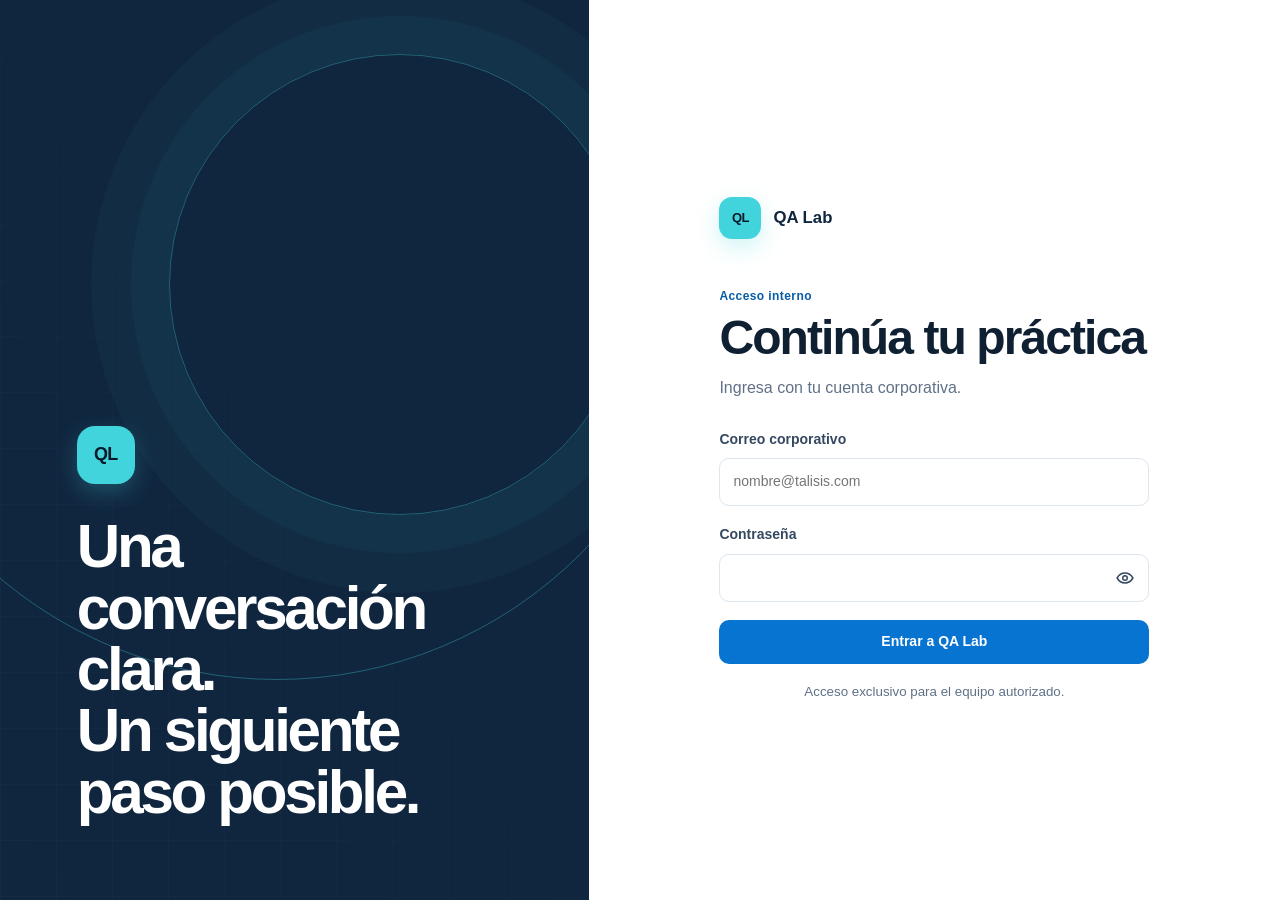
==== QA_Lab_borrador.html @ 8eb76075 "Add files via upload" ====
<!doctype html>
<html lang="es">
<head>
  <meta charset="utf-8">
  <meta name="viewport" content="width=device-width, initial-scale=1">
  <meta name="theme-color" content="#10263f">
  <title>QA Lab | Marco de calidad</title>
  <link rel="stylesheet" href="qa-lab.css">
</head>
<body>
  <a class="skip-link" href="#mainContent">Saltar al contenido</a>

  <section class="login" id="loginScreen" aria-labelledby="loginTitle">
    <div class="login__visual" aria-hidden="true">
      <div class="signal signal--one"></div>
      <div class="signal signal--two"></div>
      <div class="login__message">
        <span class="brand-mark brand-mark--large">QL</span>
        <p>Una conversación clara.<br>Un siguiente paso posible.</p>
      </div>
    </div>

    <div class="login__panel">
      <form class="login-card" id="loginForm" novalidate>
        <div class="login-card__brand">
          <span class="brand-mark">QL</span>
          <span>QA Lab</span>
        </div>
        <p class="kicker">Acceso interno</p>
        <h1 id="loginTitle">Continúa tu práctica</h1>
        <p class="login-card__intro">Ingresa con tu cuenta corporativa.</p>

        <label class="field" for="loginEmail">
          <span>Correo corporativo</span>
          <input id="loginEmail" name="email" type="email" autocomplete="username" placeholder="nombre@talisis.com" required>
        </label>

        <label class="field" for="loginPassword">
          <span>Contraseña</span>
          <span class="password-field">
            <input id="loginPassword" name="password" type="password" autocomplete="current-password" required>
            <button class="icon-button password-toggle" id="passwordToggle" type="button" aria-label="Mostrar contraseña" aria-pressed="false">
              <span data-icon="eye" aria-hidden="true"></span>
            </button>
          </span>
        </label>

        <p class="form-error" id="loginError" role="alert" hidden>Revisa el correo y la contraseña.</p>
        <button class="button button--primary button--full" type="submit">Entrar a QA Lab</button>
        <small class="login-card__note">Acceso exclusivo para el equipo autorizado.</small>
      </form>
    </div>
  </section>

  <div class="app" id="appShell" hidden>
    <div class="drawer-scrim" id="drawerScrim" hidden></div>

    <aside class="sidebar" id="sidebar" aria-label="Navegación principal">
      <a class="brand" href="#inicio" data-route="home" aria-label="QA Lab, ir al inicio">
        <span class="brand-mark">QL</span>
        <span><strong>QA Lab</strong><small>Marco de calidad</small></span>
      </a>

      <nav class="primary-nav">
        <p class="nav-heading">Explora</p>
        <a class="nav-item is-active" href="#inicio" data-route="home">
          <span data-icon="home" aria-hidden="true"></span><span>Inicio</span>
        </a>
        <a class="nav-item" href="#comportamientos" data-scroll="behaviors">
          <span data-icon="grid" aria-hidden="true"></span><span>Comportamientos</span>
        </a>
        <a class="nav-item" href="#practica" data-scroll="dailyPractice">
          <span data-icon="practice" aria-hidden="true"></span><span>Práctica del día</span>
        </a>

        <p class="nav-heading">Gestión</p>
        <a class="nav-item" href="#supervisor" data-route="supervisor" id="supervisorNav">
          <span data-icon="dashboard" aria-hidden="true"></span><span>Panel supervisor</span>
        </a>
      </nav>

      <div class="sidebar-note">
        <span data-icon="spark" aria-hidden="true"></span>
        <p>Escuchar bien cambia la conversación.</p>
      </div>
    </aside>

    <main class="main" id="mainContent" tabindex="-1">
      <header class="topbar">
        <button class="icon-button menu-button" id="menuButton" type="button" aria-controls="sidebar" aria-expanded="false" aria-label="Abrir menú">
          <span data-icon="menu" aria-hidden="true"></span>
        </button>

        <div class="breadcrumb" aria-label="Ruta actual">
          <span>QA Lab</span><span aria-hidden="true">/</span><strong id="crumbCurrent">Inicio</strong>
        </div>

        <div class="topbar__actions">
          <label class="search" for="searchInput">
            <span data-icon="search" aria-hidden="true"></span>
            <input id="searchInput" type="search" placeholder="Buscar comportamiento">
          </label>
          <div class="user-summary">
            <span class="avatar" id="userAvatar" aria-hidden="true">--</span>
            <span class="user-summary__copy"><strong id="currentUser">Usuario</strong><small id="currentRole">Rol</small></span>
          </div>
          <button class="icon-button logout-button" id="logoutButton" type="button" aria-label="Cerrar sesión" title="Cerrar sesión">
            <span data-icon="logout" aria-hidden="true"></span>
          </button>
        </div>
      </header>

      <div class="content">
        <section class="view view--home" id="homeView" aria-labelledby="homeTitle">
          <div class="hero">
            <div class="hero__copy">
              <p class="kicker kicker--light">Marco de calidad</p>
              <h1 id="homeTitle">Conversaciones que sí hacen avanzar.</h1>
              <p>Consulta una guía, revisa ejemplos y practica en pocos minutos.</p>
              <a class="button button--light" href="#comportamientos" data-scroll="behaviors">Explorar comportamientos</a>
            </div>
            <div class="hero__signal" aria-hidden="true">
              <div class="hero__score"><strong>9</strong><span>hábitos clave</span></div>
              <svg viewBox="0 0 260 180" role="presentation">
                <path d="M10 132 C54 132 56 82 97 82 S142 118 174 70 S220 38 250 38"/>
                <circle cx="10" cy="132" r="5"/><circle cx="97" cy="82" r="5"/><circle cx="174" cy="70" r="5"/><circle cx="250" cy="38" r="5"/>
              </svg>
            </div>
          </div>

          <section class="section" id="behaviors" aria-labelledby="behaviorsTitle">
            <div class="section-heading">
              <div>
                <p class="kicker">Biblioteca</p>
                <h2 id="behaviorsTitle">Comportamientos</h2>
                <p>Elige una habilidad para consultar su guía.</p>
              </div>
              <label class="select-field" for="topicFilter">
                <span class="sr-only">Filtrar comportamientos</span>
                <select id="topicFilter">
                  <option value="all">Todos</option>
                  <option value="conversion">Conversión</option>
                  <option value="experience">Experiencia</option>
                </select>
                <span data-icon="chevron" aria-hidden="true"></span>
              </label>
            </div>
            <div class="topic-grid" id="topicGrid"></div>
          </section>

          <section class="section section--daily" id="dailyPractice" aria-labelledby="dailyTitle">
            <div class="section-heading">
              <div>
                <p class="kicker">Práctica del día</p>
                <h2 id="dailyTitle">Mejores resultados</h2>
                <p>El ranking se actualiza con cada evaluación.</p>
              </div>
              <a class="text-link" href="#comportamientos" data-scroll="behaviors">Elegir práctica <span data-icon="arrow" aria-hidden="true"></span></a>
            </div>
            <div class="leaderboard" id="dailyBoard"></div>
          </section>
        </section>

        <section class="view view--detail" id="detailView" hidden></section>

        <section class="view view--supervisor" id="supervisorView" aria-labelledby="supervisorTitle" hidden>
          <div class="page-heading page-heading--dark">
            <div>
              <p class="kicker kicker--light">Vista de gestión</p>
              <h1 id="supervisorTitle">Panel de supervisor</h1>
              <p>Resultados y actividad del equipo en un solo lugar.</p>
            </div>
            <button class="button button--glass" id="refreshSupervisor" type="button">
              <span data-icon="refresh" aria-hidden="true"></span>Actualizar
            </button>
          </div>

          <div class="supervisor-toolbar">
            <p id="supervisorDate"></p>
            <button class="button button--danger-quiet" id="clearResults" type="button">Limpiar resultados locales</button>
          </div>

          <div class="kpi-grid">
            <article class="kpi-card"><span data-icon="users" aria-hidden="true"></span><div><small>Participantes</small><strong id="kpiParticipants">0</strong></div></article>
            <article class="kpi-card"><span data-icon="practice" aria-hidden="true"></span><div><small>Intentos</small><strong id="kpiAttempts">0</strong></div></article>
            <article class="kpi-card"><span data-icon="target" aria-hidden="true"></span><div><small>Promedio</small><strong><span id="kpiAverage">0</span><small>/100</small></strong></div></article>
            <article class="kpi-card"><span data-icon="trend" aria-hidden="true"></span><div><small>Meta diaria</small><strong>75<small>/100</small></strong></div></article>
          </div>

          <div class="dashboard-grid">
            <article class="panel-card">
              <div class="panel-card__heading"><div><h2>Top del día</h2><p>Mejores evaluaciones</p></div></div>
              <div id="supervisorRanking"></div>
            </article>
            <article class="panel-card">
              <div class="panel-card__heading"><div><h2>Por comportamiento</h2><p>Promedio de cada habilidad</p></div></div>
              <div id="behaviorPerformance"></div>
            </article>
          </div>

          <article class="panel-card table-card">
            <div class="panel-card__heading"><div><h2>Actividad reciente</h2><p>Últimos intentos registrados</p></div></div>
            <div class="data-table" id="recentAttempts"></div>
          </article>

          <article class="panel-card table-card">
            <div class="panel-card__heading">
              <div><h2>Equipo y roles</h2><p>Personas con acceso a QA Lab</p></div>
              <button class="button button--secondary" id="inviteAll" type="button">Preparar invitaciones</button>
            </div>
            <div class="data-table" id="usersTable"></div>
          </article>
        </section>
      </div>
    </main>
  </div>

  <div class="toast" id="toast" role="status" aria-live="polite" aria-atomic="true"></div>
  <script src="qa-lab.js" defer></script>
</body>
</html>
---- qa-lab.css ----
:root {
  color-scheme: light;
  --navy-950: #071a2b;
  --navy-900: #10263f;
  --navy-800: #173b5f;
  --blue-700: #075ca8;
  --blue-600: #0874d1;
  --cyan-400: #42d4dc;
  --cyan-100: #dff9fa;
  --amber-600: #b85d09;
  --green-700: #08775a;
  --red-700: #a73434;
  --ink-900: #102033;
  --ink-700: #344860;
  --ink-500: #607187;
  --line: #dce5ee;
  --surface: #ffffff;
  --surface-soft: #f4f7fa;
  --canvas: #edf2f7;
  --shadow-sm: 0 1px 2px rgb(7 26 43 / 7%);
  --shadow-md: 0 16px 42px rgb(7 26 43 / 12%);
  --radius-sm: 10px;
  --radius-md: 16px;
  --radius-lg: 24px;
  --sidebar-width: 256px;
  --topbar-height: 72px;
  --motion-fast: 150ms;
  --motion-base: 260ms;
  --ease-out: cubic-bezier(.2, .75, .25, 1);
}

* {
  box-sizing: border-box;
}

html {
  scroll-behavior: smooth;
  scroll-padding-top: calc(var(--topbar-height) + 24px);
}

body {
  min-width: 320px;
  margin: 0;
  background: var(--canvas);
  color: var(--ink-900);
  font-family: "Segoe UI Variable", "Aptos", "Segoe UI", sans-serif;
  font-size: 16px;
  line-height: 1.55;
}

body.drawer-open {
  overflow: hidden;
}

button,
input,
select,
textarea {
  font: inherit;
}

button,
a,
select {
  touch-action: manipulation;
}

button,
a {
  -webkit-tap-highlight-color: transparent;
}

button {
  border: 0;
}

a {
  color: inherit;
  text-decoration: none;
}

svg {
  display: block;
}

[hidden] {
  display: none !important;
}

:focus-visible {
  outline: 3px solid var(--cyan-400);
  outline-offset: 3px;
}

::selection {
  background: var(--cyan-100);
  color: var(--navy-950);
}

.sr-only {
  position: absolute;
  width: 1px;
  height: 1px;
  padding: 0;
  margin: -1px;
  overflow: hidden;
  clip: rect(0, 0, 0, 0);
  white-space: nowrap;
  border: 0;
}

.skip-link {
  position: fixed;
  top: 12px;
  left: 12px;
  z-index: 1000;
  padding: 10px 14px;
  border-radius: var(--radius-sm);
  background: var(--surface);
  color: var(--navy-900);
  font-weight: 700;
  transform: translateY(-160%);
  transition: transform var(--motion-fast) ease;
}

.skip-link:focus {
  transform: translateY(0);
}

.icon {
  width: 20px;
  height: 20px;
  fill: none;
  stroke: currentColor;
  stroke-width: 1.8;
  stroke-linecap: round;
  stroke-linejoin: round;
}

.brand-mark {
  display: grid;
  width: 42px;
  height: 42px;
  flex: 0 0 42px;
  place-items: center;
  border-radius: 13px;
  background: var(--cyan-400);
  color: var(--navy-950);
  font-size: 13px;
  font-weight: 900;
  letter-spacing: -.04em;
  box-shadow: 0 8px 22px rgb(66 212 220 / 25%);
}

.brand-mark--large {
  width: 58px;
  height: 58px;
  font-size: 18px;
  border-radius: 18px;
}

.kicker {
  margin: 0 0 6px;
  color: var(--blue-700);
  font-size: .75rem;
  font-weight: 800;
  letter-spacing: .035em;
}

.kicker--light {
  color: #86edf1;
}

.button {
  display: inline-flex;
  min-height: 44px;
  align-items: center;
  justify-content: center;
  gap: 8px;
  padding: 10px 16px;
  border-radius: var(--radius-sm);
  cursor: pointer;
  font-size: .875rem;
  font-weight: 750;
  transition: background-color var(--motion-fast) ease,
              color var(--motion-fast) ease,
              border-color var(--motion-fast) ease,
              transform 100ms ease;
}

.button:active,
.icon-button:active,
.topic-card:active {
  transform: scale(.98);
}

.button--primary {
  background: var(--blue-600);
  color: #fff;
}

.button--primary:hover {
  background: var(--blue-700);
}

.button--secondary {
  border: 1px solid var(--line);
  background: var(--surface);
  color: var(--ink-700);
}

.button--secondary:hover {
  border-color: #a7bacd;
  color: var(--navy-900);
}

.button--light {
  margin-top: 24px;
  background: #fff;
  color: var(--navy-900);
}

.button--light:hover {
  background: var(--cyan-100);
}

.button--glass {
  border: 1px solid rgb(255 255 255 / 24%);
  background: rgb(255 255 255 / 12%);
  color: #fff;
}

.button--glass:hover {
  background: rgb(255 255 255 / 20%);
}

.button--danger-quiet {
  min-height: 38px;
  padding: 7px 10px;
  background: transparent;
  color: var(--red-700);
  font-size: .78rem;
}

.button--danger-quiet:hover {
  background: #fff0f0;
}

.button--full {
  width: 100%;
}

.button[disabled] {
  cursor: not-allowed;
  opacity: .48;
}

.icon-button {
  display: inline-grid;
  width: 44px;
  height: 44px;
  flex: 0 0 44px;
  place-items: center;
  border-radius: 12px;
  background: transparent;
  color: var(--ink-700);
  cursor: pointer;
  transition: background-color var(--motion-fast) ease,
              color var(--motion-fast) ease,
              transform 100ms ease;
}

.icon-button:hover {
  background: var(--surface-soft);
  color: var(--navy-900);
}

/* Login */
.login {
  min-height: 100vh;
  min-height: 100dvh;
  display: grid;
  grid-template-columns: minmax(320px, .92fr) minmax(460px, 1.08fr);
  background: var(--surface);
}

.login__visual {
  position: relative;
  display: grid;
  min-height: 100%;
  place-items: end start;
  overflow: hidden;
  padding: clamp(32px, 6vw, 88px);
  background: var(--navy-900);
  color: #fff;
}

.login__visual::before {
  content: "";
  position: absolute;
  inset: 0;
  opacity: .18;
  background-image: linear-gradient(rgb(255 255 255 / 12%) 1px, transparent 1px),
                    linear-gradient(90deg, rgb(255 255 255 / 12%) 1px, transparent 1px);
  background-size: 56px 56px;
  mask-image: linear-gradient(to top right, #000, transparent 75%);
}

.login__message {
  position: relative;
  z-index: 2;
}

.login__message p {
  max-width: 620px;
  margin: 32px 0 0;
  font-size: clamp(2.1rem, 4.7vw, 4.8rem);
  font-weight: 750;
  letter-spacing: -.055em;
  line-height: 1.02;
}

.signal {
  position: absolute;
  border: 1px solid rgb(66 212 220 / 34%);
  border-radius: 50%;
}

.signal--one {
  top: -20%;
  right: -20%;
  width: 70vw;
  height: 70vw;
  max-width: 860px;
  max-height: 860px;
}

.signal--two {
  top: 6%;
  right: -7%;
  width: 36vw;
  height: 36vw;
  max-width: 480px;
  max-height: 480px;
  box-shadow: 0 0 0 38px rgb(66 212 220 / 4%), 0 0 0 78px rgb(66 212 220 / 3%);
}

.login__panel {
  display: grid;
  place-items: center;
  padding: 32px;
}

.login-card {
  width: min(100%, 430px);
}

.login-card__brand {
  display: flex;
  align-items: center;
  gap: 12px;
  margin-bottom: 48px;
  color: var(--navy-900);
  font-size: 1.05rem;
  font-weight: 800;
}

.login-card h1 {
  margin: 0;
  font-size: clamp(2rem, 4vw, 3rem);
  letter-spacing: -.04em;
  line-height: 1.08;
}

.login-card__intro {
  margin: 12px 0 28px;
  color: var(--ink-500);
}

.field {
  display: grid;
  gap: 8px;
  margin: 0 0 18px;
  color: var(--ink-700);
  font-size: .875rem;
  font-weight: 700;
}

.field input,
.answer-area {
  width: 100%;
  min-height: 48px;
  border: 1px solid var(--line);
  border-radius: var(--radius-sm);
  background: var(--surface);
  color: var(--ink-900);
  padding: 11px 13px;
  font-weight: 400;
  transition: border-color var(--motion-fast) ease, box-shadow var(--motion-fast) ease;
}

.field input:hover,
.answer-area:hover {
  border-color: #b6c6d5;
}

.field input:focus,
.answer-area:focus {
  border-color: var(--blue-600);
  box-shadow: 0 0 0 4px rgb(8 116 209 / 11%);
  outline: 0;
}

.password-field {
  position: relative;
  display: block;
}

.password-field input {
  padding-right: 52px;
}

.password-toggle {
  position: absolute;
  top: 2px;
  right: 2px;
}

.form-error {
  margin: -4px 0 16px;
  border-left: 3px solid var(--red-700);
  background: #fff2f2;
  color: var(--red-700);
  padding: 9px 11px;
  border-radius: 0 8px 8px 0;
  font-size: .84rem;
}

.login-card__note {
  display: block;
  margin-top: 18px;
  color: var(--ink-500);
  text-align: center;
}

/* Application shell */
.app {
  min-height: 100vh;
  min-height: 100dvh;
  display: grid;
  grid-template-columns: var(--sidebar-width) minmax(0, 1fr);
}

.sidebar {
  position: sticky;
  top: 0;
  z-index: 30;
  display: flex;
  height: 100vh;
  height: 100dvh;
  flex-direction: column;
  overflow-y: auto;
  padding: 24px 16px;
  background: var(--navy-900);
  color: #fff;
}

.brand {
  display: flex;
  min-height: 52px;
  align-items: center;
  gap: 12px;
  padding: 4px 8px;
}

.brand strong,
.brand small {
  display: block;
}

.brand strong {
  font-size: 1.08rem;
}

.brand small {
  margin-top: 1px;
  color: #a9bed2;
  font-size: .73rem;
}

.primary-nav {
  margin-top: 30px;
}

.nav-heading {
  margin: 22px 12px 8px;
  color: #86a0ba;
  font-size: .7rem;
  font-weight: 700;
}

.nav-item {
  position: relative;
  display: flex;
  min-height: 46px;
  align-items: center;
  gap: 12px;
  margin: 3px 0;
  padding: 10px 12px;
  border-radius: 12px;
  color: #c5d3e0;
  font-size: .875rem;
  font-weight: 650;
  transition: background-color var(--motion-fast) ease, color var(--motion-fast) ease;
}

.nav-item::before {
  content: "";
  position: absolute;
  top: 12px;
  bottom: 12px;
  left: 0;
  width: 3px;
  border-radius: 3px;
  background: var(--cyan-400);
  opacity: 0;
  transform: scaleY(.4);
  transition: opacity var(--motion-fast) ease, transform var(--motion-base) var(--ease-out);
}

.nav-item:hover {
  background: rgb(255 255 255 / 7%);
  color: #fff;
}

.nav-item.is-active {
  background: rgb(255 255 255 / 10%);
  color: #fff;
}

.nav-item.is-active::before {
  opacity: 1;
  transform: scaleY(1);
}

.sidebar-note {
  display: flex;
  align-items: flex-start;
  gap: 10px;
  margin-top: auto;
  border-top: 1px solid rgb(255 255 255 / 10%);
  padding: 20px 10px 0;
  color: #a9bed2;
}

.sidebar-note .icon {
  width: 18px;
  height: 18px;
  color: var(--cyan-400);
}

.sidebar-note p {
  margin: 0;
  font-size: .78rem;
}

.main {
  min-width: 0;
}

.topbar {
  position: sticky;
  top: 0;
  z-index: 20;
  display: flex;
  min-height: var(--topbar-height);
  align-items: center;
  justify-content: space-between;
  gap: 24px;
  border-bottom: 1px solid var(--line);
  padding: 10px clamp(20px, 3vw, 40px);
  background: rgb(255 255 255 / 95%);
  backdrop-filter: blur(12px);
}

.menu-button {
  display: none;
}

.breadcrumb {
  display: flex;
  align-items: center;
  gap: 8px;
  color: var(--ink-500);
  font-size: .8rem;
}

.breadcrumb strong {
  max-width: 32ch;
  overflow: hidden;
  color: var(--ink-900);
  text-overflow: ellipsis;
  white-space: nowrap;
}

.topbar__actions {
  display: flex;
  align-items: center;
  gap: 10px;
}

.search {
  display: flex;
  width: min(25vw, 280px);
  min-height: 42px;
  align-items: center;
  gap: 8px;
  border: 1px solid var(--line);
  border-radius: 12px;
  padding: 0 12px;
  background: var(--surface-soft);
  color: var(--ink-500);
}

.search .icon {
  width: 18px;
  height: 18px;
}

.search:focus-within {
  border-color: var(--blue-600);
  box-shadow: 0 0 0 4px rgb(8 116 209 / 10%);
}

.search input {
  width: 100%;
  min-width: 0;
  border: 0;
  outline: 0;
  background: transparent;
  color: var(--ink-900);
  font-size: .82rem;
}

.user-summary {
  display: flex;
  align-items: center;
  gap: 9px;
  padding-left: 6px;
}

.avatar {
  display: grid;
  width: 38px;
  height: 38px;
  flex: 0 0 38px;
  place-items: center;
  border-radius: 50%;
  background: var(--cyan-100);
  color: var(--navy-800);
  font-size: .75rem;
  font-weight: 850;
}

.user-summary__copy {
  max-width: 148px;
}

.user-summary__copy strong,
.user-summary__copy small {
  display: block;
  overflow: hidden;
  text-overflow: ellipsis;
  white-space: nowrap;
}

.user-summary__copy strong {
  font-size: .76rem;
}

.user-summary__copy small {
  color: var(--ink-500);
  font-size: .68rem;
}

.content {
  width: min(100%, 1320px);
  margin: 0 auto;
  padding: clamp(24px, 4vw, 52px);
}

.view.is-entering {
  animation: view-enter var(--motion-base) var(--ease-out) both;
}

@keyframes view-enter {
  from { opacity: 0; transform: translateY(8px); }
  to { opacity: 1; transform: translateY(0); }
}

/* Home */
.hero {
  position: relative;
  display: grid;
  min-height: 330px;
  grid-template-columns: minmax(0, 1.25fr) minmax(270px, .75fr);
  align-items: center;
  gap: 32px;
  overflow: hidden;
  border-radius: var(--radius-lg);
  padding: clamp(32px, 5vw, 64px);
  background: var(--navy-900);
  color: #fff;
  box-shadow: var(--shadow-md);
}

.hero::before {
  content: "";
  position: absolute;
  inset: 0;
  opacity: .12;
  background-image: linear-gradient(90deg, transparent 49.5%, rgb(255 255 255 / 35%) 50%, transparent 50.5%);
  background-size: 92px 100%;
  mask-image: linear-gradient(90deg, transparent 10%, #000 65%);
}

.hero__copy,
.hero__signal {
  position: relative;
  z-index: 1;
}

.hero h1 {
  max-width: 690px;
  margin: 0;
  font-size: clamp(2.35rem, 5vw, 4.7rem);
  font-weight: 760;
  letter-spacing: -.055em;
  line-height: .99;
  text-wrap: balance;
}

.hero__copy > p:not(.kicker) {
  max-width: 610px;
  margin: 18px 0 0;
  color: #c9d8e5;
  font-size: 1rem;
}

.hero__signal {
  align-self: stretch;
  display: grid;
  align-items: end;
}

.hero__signal svg {
  width: 100%;
  color: var(--cyan-400);
  overflow: visible;
}

.hero__signal path {
  fill: none;
  stroke: currentColor;
  stroke-width: 3;
  stroke-dasharray: 470;
  stroke-dashoffset: 470;
  animation: draw-signal 1.1s .15s var(--ease-out) forwards;
}

.hero__signal circle {
  fill: var(--navy-900);
  stroke: var(--cyan-400);
  stroke-width: 3;
  opacity: 0;
  animation: reveal-dot .25s .85s ease forwards;
}

@keyframes draw-signal { to { stroke-dashoffset: 0; } }
@keyframes reveal-dot { to { opacity: 1; } }

.hero__score {
  position: absolute;
  top: 0;
  right: 0;
  text-align: right;
}

.hero__score strong,
.hero__score span {
  display: block;
}

.hero__score strong {
  color: #fff;
  font-size: 3.4rem;
  font-variant-numeric: tabular-nums;
  line-height: 1;
}

.hero__score span {
  margin-top: 4px;
  color: #9eb5c9;
  font-size: .75rem;
}

.section {
  padding-top: clamp(46px, 6vw, 72px);
}

.section--daily {
  padding-bottom: 28px;
}

.section-heading,
.panel-card__heading {
  display: flex;
  align-items: flex-end;
  justify-content: space-between;
  gap: 24px;
}

.section-heading {
  margin-bottom: 20px;
}

.section-heading h2,
.panel-card__heading h2 {
  margin: 0;
  letter-spacing: -.025em;
}

.section-heading h2 {
  font-size: clamp(1.55rem, 3vw, 2rem);
}

.section-heading p:not(.kicker),
.panel-card__heading p {
  margin: 4px 0 0;
  color: var(--ink-500);
  font-size: .86rem;
}

.select-field {
  position: relative;
  min-width: 160px;
}

.select-field select {
  width: 100%;
  min-height: 44px;
  appearance: none;
  border: 1px solid var(--line);
  border-radius: 12px;
  background: var(--surface);
  color: var(--ink-700);
  padding: 9px 40px 9px 13px;
  cursor: pointer;
  font-size: .82rem;
  font-weight: 700;
}

.select-field .icon {
  position: absolute;
  top: 13px;
  right: 12px;
  width: 17px;
  height: 17px;
  pointer-events: none;
}

.topic-grid {
  display: grid;
  grid-template-columns: repeat(3, minmax(0, 1fr));
  gap: 16px;
}

.topic-card {
  position: relative;
  display: flex;
  min-height: 210px;
  flex-direction: column;
  align-items: stretch;
  overflow: hidden;
  border: 1px solid var(--line);
  border-radius: var(--radius-md);
  padding: 20px;
  background: var(--surface);
  color: var(--ink-900);
  cursor: pointer;
  text-align: left;
  box-shadow: var(--shadow-sm);
  transition: border-color var(--motion-fast) ease,
              box-shadow var(--motion-base) ease,
              transform var(--motion-base) var(--ease-out);
  animation: card-enter 400ms var(--ease-out) both;
  animation-delay: calc(var(--stagger, 0) * 42ms);
}

@keyframes card-enter {
  from { opacity: 0; transform: translateY(10px); }
  to { opacity: 1; transform: translateY(0); }
}

.topic-card::after {
  content: "";
  position: absolute;
  right: 0;
  bottom: 0;
  left: 0;
  height: 4px;
  background: var(--cyan-400);
  transform: scaleX(0);
  transform-origin: left;
  transition: transform var(--motion-base) var(--ease-out);
}

.topic-card:hover,
.topic-card:focus-visible {
  border-color: #aac2d7;
  box-shadow: 0 12px 30px rgb(7 26 43 / 10%);
  transform: translateY(-3px);
}

.topic-card:hover::after,
.topic-card:focus-visible::after {
  transform: scaleX(1);
}

.topic-card__top {
  display: flex;
  align-items: flex-start;
  justify-content: space-between;
  gap: 12px;
}

.topic-icon {
  display: grid;
  width: 42px;
  height: 42px;
  flex: 0 0 42px;
  place-items: center;
  border-radius: 13px;
  background: #e8f3fc;
  color: var(--blue-700);
}

.topic-icon--experience {
  background: var(--cyan-100);
  color: #087178;
}

.topic-icon .icon {
  width: 21px;
  height: 21px;
}

.tag {
  display: inline-flex;
  min-height: 26px;
  align-items: center;
  border-radius: 999px;
  background: var(--surface-soft);
  color: var(--ink-500);
  padding: 4px 9px;
  font-size: .68rem;
  font-weight: 750;
}

.topic-card h3 {
  margin: 22px 0 7px;
  font-size: 1.05rem;
  letter-spacing: -.015em;
}

.topic-card p {
  display: -webkit-box;
  margin: 0 0 18px;
  overflow: hidden;
  color: var(--ink-500);
  font-size: .82rem;
  -webkit-box-orient: vertical;
  -webkit-line-clamp: 2;
}

.topic-card__action {
  display: inline-flex;
  align-items: center;
  gap: 6px;
  margin-top: auto;
  color: var(--blue-700);
  font-size: .78rem;
  font-weight: 800;
}

.topic-card__action .icon,
.text-link .icon {
  width: 16px;
  height: 16px;
  transition: transform var(--motion-fast) ease;
}

.topic-card:hover .topic-card__action .icon,
.text-link:hover .icon {
  transform: translateX(3px);
}

.empty-state {
  grid-column: 1 / -1;
  border: 1px dashed #b6c5d4;
  border-radius: var(--radius-md);
  padding: 36px 24px;
  background: rgb(255 255 255 / 54%);
  color: var(--ink-500);
  text-align: center;
}

.empty-state strong,
.empty-state span {
  display: block;
}

.empty-state strong {
  color: var(--ink-700);
}

.empty-state span {
  margin-top: 4px;
  font-size: .83rem;
}

.text-link {
  display: inline-flex;
  min-height: 44px;
  align-items: center;
  gap: 6px;
  color: var(--blue-700);
  font-size: .82rem;
  font-weight: 800;
}

.leaderboard {
  overflow: hidden;
  border: 1px solid var(--line);
  border-radius: var(--radius-md);
  background: var(--surface);
}

.rank-row {
  display: grid;
  grid-template-columns: 40px minmax(0, 1fr) minmax(100px, auto) minmax(72px, auto);
  align-items: center;
  gap: 12px;
  min-height: 62px;
  border-bottom: 1px solid #eaf0f5;
  padding: 10px 18px;
}

.rank-row:last-child {
  border-bottom: 0;
}

.rank-number {
  display: grid;
  width: 30px;
  height: 30px;
  place-items: center;
  border-radius: 50%;
  background: var(--surface-soft);
  color: var(--ink-500);
  font-size: .75rem;
  font-weight: 850;
}

.rank-row:first-child .rank-number {
  background: #fff1cf;
  color: #8b5407;
}

.rank-person strong,
.rank-person small {
  display: block;
}

.rank-person strong {
  font-size: .86rem;
}

.rank-person small,
.rank-topic {
  color: var(--ink-500);
  font-size: .74rem;
}

.rank-score {
  color: var(--blue-700);
  font-size: .84rem;
  font-weight: 850;
  font-variant-numeric: tabular-nums;
  text-align: right;
}

/* Topic detail */
.back-link {
  display: inline-flex;
  min-height: 44px;
  align-items: center;
  gap: 7px;
  margin-bottom: 14px;
  color: var(--blue-700);
  font-size: .82rem;
  font-weight: 800;
}

.back-link .icon {
  width: 17px;
  height: 17px;
  transform: rotate(180deg);
}

.detail-heading {
  display: flex;
  align-items: center;
  justify-content: space-between;
  gap: 24px;
  border: 1px solid var(--line);
  border-radius: var(--radius-lg);
  padding: clamp(22px, 4vw, 34px);
  background: var(--surface);
  box-shadow: var(--shadow-sm);
}

.detail-heading__title {
  display: flex;
  min-width: 0;
  align-items: center;
  gap: 18px;
}

.detail-heading .topic-icon {
  width: 56px;
  height: 56px;
  flex-basis: 56px;
  border-radius: 17px;
}

.detail-heading h1 {
  margin: 0;
  font-size: clamp(1.7rem, 4vw, 2.45rem);
  letter-spacing: -.04em;
  line-height: 1.08;
}

.detail-heading p {
  max-width: 68ch;
  margin: 7px 0 0;
  color: var(--ink-500);
  font-size: .86rem;
}

.detail-tabs {
  display: flex;
  gap: 4px;
  overflow-x: auto;
  margin: 20px 0;
  border-bottom: 1px solid var(--line);
  scrollbar-width: thin;
}

.tab-button {
  position: relative;
  min-height: 48px;
  flex: 0 0 auto;
  padding: 10px 15px;
  background: transparent;
  color: var(--ink-500);
  cursor: pointer;
  font-size: .82rem;
  font-weight: 780;
}

.tab-button::after {
  content: "";
  position: absolute;
  right: 14px;
  bottom: -1px;
  left: 14px;
  height: 3px;
  border-radius: 3px 3px 0 0;
  background: var(--blue-600);
  transform: scaleX(0);
  transition: transform var(--motion-base) var(--ease-out);
}

.tab-button:hover {
  color: var(--ink-900);
}

.tab-button[aria-selected="true"] {
  color: var(--blue-700);
}

.tab-button[aria-selected="true"]::after {
  transform: scaleX(1);
}

.tab-panel.is-active {
  animation: view-enter 220ms var(--ease-out) both;
}

.guide-grid,
.practice-grid,
.dashboard-grid {
  display: grid;
  grid-template-columns: repeat(2, minmax(0, 1fr));
  gap: 18px;
}

.content-card,
.panel-card,
.score-card {
  border: 1px solid var(--line);
  border-radius: var(--radius-md);
  background: var(--surface);
  box-shadow: var(--shadow-sm);
}

.content-card {
  padding: clamp(20px, 3vw, 28px);
}

.content-card h2,
.score-card h2 {
  margin: 0 0 12px;
  font-size: 1.05rem;
  letter-spacing: -.015em;
}

.content-card > p,
.level-summary {
  max-width: 72ch;
  margin: 0;
  color: var(--ink-700);
  font-size: .88rem;
}

.formula-list {
  display: flex;
  flex-wrap: wrap;
  gap: 9px;
  margin: 22px 0 0;
  padding: 0;
  list-style: none;
}

.formula-list li {
  display: inline-flex;
  min-height: 34px;
  align-items: center;
  border-radius: 999px;
  background: #eaf4fc;
  color: var(--blue-700);
  padding: 7px 11px;
  font-size: .74rem;
  font-weight: 800;
}

.check-list {
  display: grid;
  gap: 12px;
  margin: 0;
  padding: 0;
  list-style: none;
}

.check-list li {
  display: flex;
  align-items: flex-start;
  gap: 10px;
  color: var(--ink-700);
  font-size: .85rem;
}

.check-list .icon {
  width: 19px;
  height: 19px;
  flex: 0 0 19px;
  margin-top: 1px;
  color: var(--green-700);
}

.level-badge {
  display: inline-flex;
  align-items: center;
  gap: 7px;
  margin-bottom: 12px;
  color: var(--green-700);
  font-size: .75rem;
  font-weight: 850;
}

.level-badge::before {
  content: "";
  width: 8px;
  height: 8px;
  border-radius: 50%;
  background: currentColor;
}

.level-badge--exceeds {
  color: var(--amber-600);
}

.example-grid {
  display: grid;
  grid-template-columns: repeat(2, minmax(0, 1fr));
  gap: 14px;
  margin-top: 22px;
}

.conversation {
  overflow: hidden;
  border: 1px solid var(--line);
  border-radius: 13px;
  background: var(--surface-soft);
}

.conversation__heading {
  display: flex;
  align-items: center;
  justify-content: space-between;
  gap: 12px;
  padding: 10px 13px;
  color: var(--ink-500);
  font-size: .7rem;
  font-weight: 800;
}

.message {
  padding: 12px 13px;
  background: var(--surface);
  color: var(--ink-700);
  font-size: .79rem;
}

.message + .message {
  border-top: 1px solid var(--line);
  background: #ecf7fd;
}

.message strong {
  display: block;
  margin-bottom: 3px;
  color: var(--ink-900);
  font-size: .69rem;
}

/* Practice */
.practice-grid {
  grid-template-columns: minmax(0, 1.12fr) minmax(320px, .88fr);
}

.scenario-card {
  border-radius: var(--radius-md);
  padding: clamp(22px, 4vw, 32px);
  background: var(--navy-900);
  color: #fff;
}

.scenario-card h2 {
  margin: 0;
  font-size: 1.5rem;
  letter-spacing: -.025em;
}

.scenario-card > p:not(.kicker) {
  margin: 7px 0 0;
  color: #bdd0df;
  font-size: .84rem;
}

.scenario-question {
  margin: 20px 0 8px;
  border: 1px solid rgb(255 255 255 / 14%);
  border-radius: 13px;
  padding: 17px;
  background: rgb(255 255 255 / 8%);
  color: #fff;
  font-size: 1rem;
  line-height: 1.6;
}

.scenario-meta {
  display: flex;
  justify-content: space-between;
  gap: 12px;
  color: #9fb7ca;
  font-size: .71rem;
}

.mode-switch {
  display: flex;
  flex-wrap: wrap;
  gap: 8px;
  margin: 22px 0 10px;
}

.mode-button {
  display: inline-flex;
  min-height: 42px;
  align-items: center;
  gap: 7px;
  border: 1px solid rgb(255 255 255 / 16%);
  border-radius: 10px;
  padding: 8px 12px;
  background: rgb(255 255 255 / 8%);
  color: #c9d9e6;
  cursor: pointer;
  font-size: .77rem;
  font-weight: 750;
}

.mode-button[aria-pressed="true"] {
  border-color: #fff;
  background: #fff;
  color: var(--navy-900);
}

.mode-button .icon {
  width: 17px;
  height: 17px;
}

.answer-label {
  display: grid;
  gap: 7px;
  color: #d2e0ea;
  font-size: .76rem;
  font-weight: 700;
}

.answer-area {
  min-height: 126px;
  resize: vertical;
  font-size: .9rem;
}

.voice-control {
  display: flex;
  align-items: center;
  gap: 12px;
  margin-bottom: 10px;
  border: 1px dashed rgb(255 255 255 / 26%);
  border-radius: 12px;
  padding: 12px;
  background: rgb(255 255 255 / 6%);
  color: #c9d9e6;
  font-size: .78rem;
}

.voice-control .button {
  margin-left: auto;
}

.voice-control.is-recording {
  border-color: #ff8d8d;
  background: rgb(167 52 52 / 24%);
}

.voice-dot {
  width: 10px;
  height: 10px;
  flex: 0 0 10px;
  border-radius: 50%;
  background: #ff7b7b;
}

.voice-control.is-recording .voice-dot {
  animation: record-pulse 1s ease-in-out infinite;
}

@keyframes record-pulse {
  50% { opacity: .4; transform: scale(1.35); }
}

.practice-actions {
  display: flex;
  flex-wrap: wrap;
  gap: 9px;
  margin-top: 12px;
}

.scenario-card .button--secondary {
  border-color: rgb(255 255 255 / 20%);
  background: rgb(255 255 255 / 8%);
  color: #fff;
}

.scenario-card .button--secondary:hover {
  background: rgb(255 255 255 / 15%);
}

.score-stack {
  display: grid;
  align-content: start;
  gap: 16px;
}

.score-card {
  padding: 24px;
}

.score-summary {
  display: flex;
  align-items: center;
  gap: 16px;
  border-bottom: 1px solid var(--line);
  padding-bottom: 20px;
  margin-bottom: 18px;
}

.score-ring {
  position: relative;
  display: grid;
  width: 76px;
  height: 76px;
  flex: 0 0 76px;
  place-items: center;
  border-radius: 50%;
  background: conic-gradient(var(--blue-600) 0deg, #e8eef4 0deg);
}

.score-ring::before {
  content: "";
  position: absolute;
  inset: 7px;
  border-radius: inherit;
  background: var(--surface);
}

.score-ring strong {
  position: relative;
  z-index: 1;
  font-size: 1.25rem;
  font-variant-numeric: tabular-nums;
}

.score-summary__copy strong,
.score-summary__copy span {
  display: block;
}

.score-summary__copy span {
  margin-top: 4px;
  color: var(--ink-500);
  font-size: .77rem;
}

.metric-row {
  display: grid;
  grid-template-columns: 104px minmax(0, 1fr) 34px;
  align-items: center;
  gap: 9px;
  margin: 12px 0;
  color: var(--ink-700);
  font-size: .76rem;
}

.metric-track {
  height: 7px;
  overflow: hidden;
  border-radius: 999px;
  background: #e9eff4;
}

.metric-track span {
  display: block;
  width: 0;
  height: 100%;
  border-radius: inherit;
  background: var(--blue-600);
  transition: width 500ms var(--ease-out);
}

.metric-value {
  font-weight: 800;
  font-variant-numeric: tabular-nums;
  text-align: right;
}

.practice-feedback {
  margin: 14px 0 0;
  border-left: 3px solid var(--green-700);
  border-radius: 0 9px 9px 0;
  padding: 10px 12px;
  background: #ebf8f4;
  color: #155f4b;
  font-size: .79rem;
}

/* Supervisor */
.page-heading {
  display: flex;
  align-items: center;
  justify-content: space-between;
  gap: 28px;
  border-radius: var(--radius-lg);
  padding: clamp(28px, 5vw, 46px);
}

.page-heading--dark {
  background: var(--navy-900);
  color: #fff;
}

.page-heading h1 {
  margin: 0;
  font-size: clamp(2rem, 4vw, 3rem);
  letter-spacing: -.045em;
  line-height: 1.05;
}

.page-heading p:not(.kicker) {
  margin: 10px 0 0;
  color: #bdd0df;
  font-size: .88rem;
}

.supervisor-toolbar {
  display: flex;
  min-height: 54px;
  align-items: center;
  justify-content: space-between;
  gap: 18px;
  margin: 12px 0;
}

.supervisor-toolbar p {
  margin: 0;
  color: var(--ink-500);
  font-size: .78rem;
}

.kpi-grid {
  display: grid;
  grid-template-columns: repeat(4, minmax(0, 1fr));
  gap: 14px;
  margin-bottom: 18px;
}

.kpi-card {
  display: flex;
  min-height: 112px;
  align-items: flex-start;
  gap: 13px;
  border: 1px solid var(--line);
  border-radius: var(--radius-md);
  padding: 18px;
  background: var(--surface);
  box-shadow: var(--shadow-sm);
}

.kpi-card > .icon {
  width: 38px;
  height: 38px;
  flex: 0 0 38px;
  border-radius: 12px;
  padding: 9px;
  background: #e8f3fc;
  color: var(--blue-700);
}

.kpi-card small,
.kpi-card strong {
  display: block;
}

.kpi-card small {
  color: var(--ink-500);
  font-size: .72rem;
}

.kpi-card strong {
  margin-top: 8px;
  font-size: 1.75rem;
  font-variant-numeric: tabular-nums;
  line-height: 1;
}

.kpi-card strong small {
  display: inline;
  margin-left: 2px;
}

.panel-card {
  padding: 22px;
}

.panel-card__heading {
  align-items: flex-start;
  margin-bottom: 14px;
}

.panel-card__heading h2 {
  font-size: 1rem;
}

.dashboard-grid {
  align-items: start;
  margin-bottom: 18px;
}

.super-rank {
  display: grid;
  grid-template-columns: 32px 38px minmax(0, 1fr) auto;
  align-items: center;
  gap: 10px;
  border-bottom: 1px solid #eaf0f5;
  padding: 11px 0;
}

.super-rank:last-child {
  border-bottom: 0;
}

.rank-avatar {
  display: grid;
  width: 34px;
  height: 34px;
  place-items: center;
  border-radius: 50%;
  background: var(--cyan-100);
  color: var(--navy-800);
  font-size: .68rem;
  font-weight: 850;
}

.super-rank strong,
.super-rank small {
  display: block;
}

.super-rank strong {
  font-size: .8rem;
}

.super-rank small {
  color: var(--ink-500);
  font-size: .68rem;
  font-weight: 400;
}

.behavior-line {
  margin: 12px 0;
}

.behavior-line__labels {
  display: flex;
  justify-content: space-between;
  gap: 14px;
  margin-bottom: 6px;
  color: var(--ink-700);
  font-size: .74rem;
}

.behavior-line__labels strong {
  color: var(--blue-700);
  font-variant-numeric: tabular-nums;
}

.behavior-track {
  height: 7px;
  overflow: hidden;
  border-radius: 99px;
  background: #e9eff4;
}

.behavior-track span {
  display: block;
  height: 100%;
  border-radius: inherit;
  background: var(--blue-600);
}

.table-card {
  margin-bottom: 18px;
}

.data-table {
  overflow-x: auto;
}

.data-row {
  display: grid;
  min-width: 650px;
  grid-template-columns: minmax(150px, 1.15fr) minmax(190px, 1.35fr) minmax(120px, .85fr) minmax(90px, .65fr);
  align-items: center;
  gap: 16px;
  min-height: 52px;
  border-bottom: 1px solid #eaf0f5;
  padding: 9px 3px;
  color: var(--ink-700);
  font-size: .75rem;
}

.data-row:last-child {
  border-bottom: 0;
}

.data-row--header {
  min-height: 34px;
  color: var(--ink-500);
  font-size: .66rem;
  font-weight: 800;
}

.data-row strong {
  color: var(--ink-900);
}

.status-chip {
  display: inline-flex;
  width: max-content;
  border-radius: 999px;
  padding: 4px 8px;
  background: #eaf7f2;
  color: var(--green-700);
  font-size: .68rem;
  font-weight: 800;
}

.status-chip--neutral {
  background: #eef3f7;
  color: var(--ink-700);
}

.toast {
  position: fixed;
  right: 22px;
  bottom: 22px;
  z-index: 100;
  max-width: min(360px, calc(100vw - 32px));
  border-radius: 12px;
  padding: 12px 16px;
  background: var(--navy-950);
  color: #fff;
  box-shadow: var(--shadow-md);
  font-size: .82rem;
  opacity: 0;
  pointer-events: none;
  transform: translateY(12px);
  transition: opacity 180ms ease, transform var(--motion-base) var(--ease-out);
}

.toast.is-visible {
  opacity: 1;
  transform: translateY(0);
}

@media (max-width: 1080px) {
  .topic-grid {
    grid-template-columns: repeat(2, minmax(0, 1fr));
  }

  .hero {
    grid-template-columns: minmax(0, 1fr) 260px;
  }

  .kpi-grid {
    grid-template-columns: repeat(2, minmax(0, 1fr));
  }
}

@media (max-width: 900px) {
  .login {
    grid-template-columns: 1fr;
  }

  .login__visual {
    display: none;
  }

  .app {
    grid-template-columns: 1fr;
  }

  .sidebar {
    position: fixed;
    inset: 0 auto 0 0;
    width: min(84vw, 300px);
    transform: translateX(-105%);
    transition: transform var(--motion-base) var(--ease-out);
  }

  .sidebar.is-open {
    transform: translateX(0);
  }

  .drawer-scrim {
    position: fixed;
    inset: 0;
    z-index: 25;
    background: rgb(7 26 43 / 54%);
    backdrop-filter: blur(2px);
  }

  .menu-button {
    display: inline-grid;
  }

  .breadcrumb {
    display: none;
  }

  .topbar__actions {
    flex: 1;
    justify-content: flex-end;
  }

  .search {
    width: min(100%, 340px);
  }

  .hero {
    grid-template-columns: 1fr;
    min-height: auto;
  }

  .hero__signal {
    min-height: 160px;
  }

  .guide-grid,
  .practice-grid,
  .dashboard-grid {
    grid-template-columns: 1fr;
  }
}

@media (max-width: 680px) {
  :root {
    --topbar-height: 64px;
  }

  .login__panel {
    align-items: start;
    padding: 24px;
  }

  .login-card__brand {
    margin-bottom: 36px;
  }

  .topbar {
    gap: 8px;
    padding: 10px 14px;
  }

  .search {
    min-width: 0;
    flex: 1;
  }

  .search input {
    font-size: 1rem;
  }

  .user-summary__copy,
  .logout-button {
    display: none;
  }

  .content {
    padding: 20px 16px 40px;
  }

  .hero {
    gap: 18px;
    border-radius: 20px;
    padding: 28px 24px;
  }

  .hero__signal {
    min-height: 130px;
  }

  .section-heading,
  .page-heading,
  .panel-card__heading,
  .detail-heading {
    align-items: flex-start;
    flex-direction: column;
  }

  .select-field {
    width: 100%;
  }

  .topic-grid {
    grid-template-columns: 1fr;
  }

  .topic-card {
    min-height: 190px;
  }

  .rank-row {
    grid-template-columns: 34px minmax(0, 1fr) auto;
    padding: 10px 13px;
  }

  .rank-topic {
    display: none;
  }

  .detail-heading__title {
    align-items: flex-start;
  }

  .example-grid {
    grid-template-columns: 1fr;
  }

  .kpi-grid {
    grid-template-columns: 1fr 1fr;
  }

  .kpi-card {
    min-height: 106px;
    padding: 15px;
  }

  .kpi-card > .icon {
    display: none;
  }

  .supervisor-toolbar {
    align-items: flex-start;
    flex-direction: column;
    margin: 14px 0 18px;
  }

  .voice-control {
    align-items: flex-start;
    flex-wrap: wrap;
  }

  .voice-control .button {
    width: 100%;
    margin-left: 0;
  }

  .toast {
    right: 16px;
    bottom: 16px;
    left: 16px;
  }
}

@media (max-width: 390px) {
  .topbar__actions {
    min-width: 0;
  }

  .avatar {
    display: none;
  }

  .kpi-grid {
    grid-template-columns: 1fr;
  }

  .detail-heading__title {
    flex-direction: column;
  }
}

@media (max-height: 520px) and (orientation: landscape) {
  .login__panel {
    align-items: start;
  }

  .login-card__brand {
    margin-bottom: 24px;
  }

  .sidebar-note {
    display: none;
  }
}

@media (prefers-reduced-motion: reduce) {
  html {
    scroll-behavior: auto;
  }

  *,
  *::before,
  *::after {
    scroll-behavior: auto !important;
    animation-duration: .01ms !important;
    animation-iteration-count: 1 !important;
    transition-duration: .01ms !important;
  }

  .hero__signal path {
    stroke-dashoffset: 0;
  }

  .hero__signal circle {
    opacity: 1;
  }
}
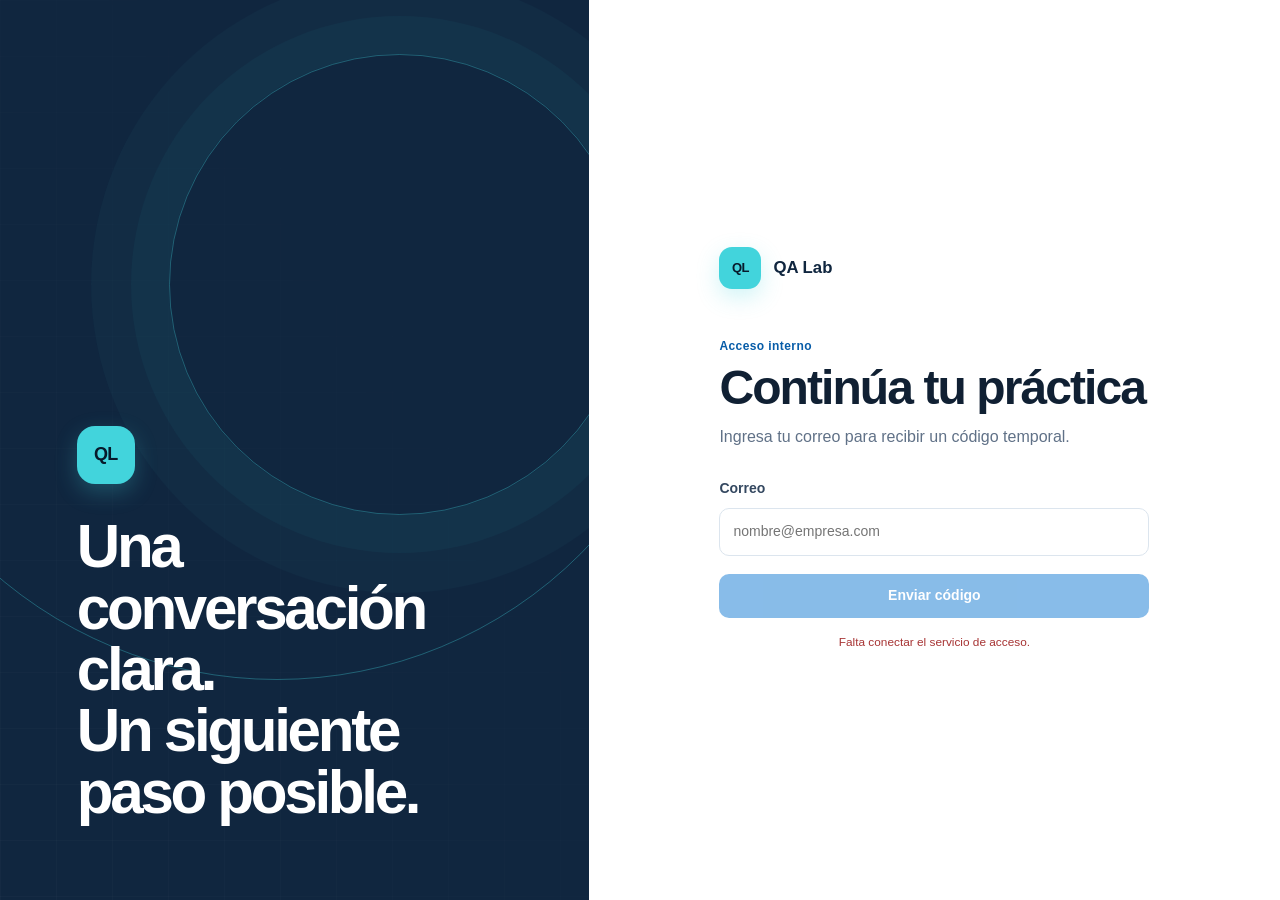
==== commit f27e9b8c: "Add files via upload" ====
--- a/QA_Lab_borrador.html
+++ b/QA_Lab_borrador.html
@@ -3,219 +3,13 @@
 <head>
   <meta charset="utf-8">
   <meta name="viewport" content="width=device-width, initial-scale=1">
-  <meta name="theme-color" content="#10263f">
-  <title>QA Lab | Marco de calidad</title>
-  <link rel="stylesheet" href="qa-lab.css">
+  <meta name="robots" content="noindex">
+  <title>QA Lab</title>
+  <script>
+    location.replace(`./index.html${location.hash || "#inicio"}`);
+  </script>
 </head>
 <body>
-  <a class="skip-link" href="#mainContent">Saltar al contenido</a>
-
-  <section class="login" id="loginScreen" aria-labelledby="loginTitle">
-    <div class="login__visual" aria-hidden="true">
-      <div class="signal signal--one"></div>
-      <div class="signal signal--two"></div>
-      <div class="login__message">
-        <span class="brand-mark brand-mark--large">QL</span>
-        <p>Una conversación clara.<br>Un siguiente paso posible.</p>
-      </div>
-    </div>
-
-    <div class="login__panel">
-      <form class="login-card" id="loginForm" novalidate>
-        <div class="login-card__brand">
-          <span class="brand-mark">QL</span>
-          <span>QA Lab</span>
-        </div>
-        <p class="kicker">Acceso interno</p>
-        <h1 id="loginTitle">Continúa tu práctica</h1>
-        <p class="login-card__intro">Ingresa con tu cuenta corporativa.</p>
-
-        <label class="field" for="loginEmail">
-          <span>Correo corporativo</span>
-          <input id="loginEmail" name="email" type="email" autocomplete="username" placeholder="nombre@talisis.com" required>
-        </label>
-
-        <label class="field" for="loginPassword">
-          <span>Contraseña</span>
-          <span class="password-field">
-            <input id="loginPassword" name="password" type="password" autocomplete="current-password" required>
-            <button class="icon-button password-toggle" id="passwordToggle" type="button" aria-label="Mostrar contraseña" aria-pressed="false">
-              <span data-icon="eye" aria-hidden="true"></span>
-            </button>
-          </span>
-        </label>
-
-        <p class="form-error" id="loginError" role="alert" hidden>Revisa el correo y la contraseña.</p>
-        <button class="button button--primary button--full" type="submit">Entrar a QA Lab</button>
-        <small class="login-card__note">Acceso exclusivo para el equipo autorizado.</small>
-      </form>
-    </div>
-  </section>
-
-  <div class="app" id="appShell" hidden>
-    <div class="drawer-scrim" id="drawerScrim" hidden></div>
-
-    <aside class="sidebar" id="sidebar" aria-label="Navegación principal">
-      <a class="brand" href="#inicio" data-route="home" aria-label="QA Lab, ir al inicio">
-        <span class="brand-mark">QL</span>
-        <span><strong>QA Lab</strong><small>Marco de calidad</small></span>
-      </a>
-
-      <nav class="primary-nav">
-        <p class="nav-heading">Explora</p>
-        <a class="nav-item is-active" href="#inicio" data-route="home">
-          <span data-icon="home" aria-hidden="true"></span><span>Inicio</span>
-        </a>
-        <a class="nav-item" href="#comportamientos" data-scroll="behaviors">
-          <span data-icon="grid" aria-hidden="true"></span><span>Comportamientos</span>
-        </a>
-        <a class="nav-item" href="#practica" data-scroll="dailyPractice">
-          <span data-icon="practice" aria-hidden="true"></span><span>Práctica del día</span>
-        </a>
-
-        <p class="nav-heading">Gestión</p>
-        <a class="nav-item" href="#supervisor" data-route="supervisor" id="supervisorNav">
-          <span data-icon="dashboard" aria-hidden="true"></span><span>Panel supervisor</span>
-        </a>
-      </nav>
-
-      <div class="sidebar-note">
-        <span data-icon="spark" aria-hidden="true"></span>
-        <p>Escuchar bien cambia la conversación.</p>
-      </div>
-    </aside>
-
-    <main class="main" id="mainContent" tabindex="-1">
-      <header class="topbar">
-        <button class="icon-button menu-button" id="menuButton" type="button" aria-controls="sidebar" aria-expanded="false" aria-label="Abrir menú">
-          <span data-icon="menu" aria-hidden="true"></span>
-        </button>
-
-        <div class="breadcrumb" aria-label="Ruta actual">
-          <span>QA Lab</span><span aria-hidden="true">/</span><strong id="crumbCurrent">Inicio</strong>
-        </div>
-
-        <div class="topbar__actions">
-          <label class="search" for="searchInput">
-            <span data-icon="search" aria-hidden="true"></span>
-            <input id="searchInput" type="search" placeholder="Buscar comportamiento">
-          </label>
-          <div class="user-summary">
-            <span class="avatar" id="userAvatar" aria-hidden="true">--</span>
-            <span class="user-summary__copy"><strong id="currentUser">Usuario</strong><small id="currentRole">Rol</small></span>
-          </div>
-          <button class="icon-button logout-button" id="logoutButton" type="button" aria-label="Cerrar sesión" title="Cerrar sesión">
-            <span data-icon="logout" aria-hidden="true"></span>
-          </button>
-        </div>
-      </header>
-
-      <div class="content">
-        <section class="view view--home" id="homeView" aria-labelledby="homeTitle">
-          <div class="hero">
-            <div class="hero__copy">
-              <p class="kicker kicker--light">Marco de calidad</p>
-              <h1 id="homeTitle">Conversaciones que sí hacen avanzar.</h1>
-              <p>Consulta una guía, revisa ejemplos y practica en pocos minutos.</p>
-              <a class="button button--light" href="#comportamientos" data-scroll="behaviors">Explorar comportamientos</a>
-            </div>
-            <div class="hero__signal" aria-hidden="true">
-              <div class="hero__score"><strong>9</strong><span>hábitos clave</span></div>
-              <svg viewBox="0 0 260 180" role="presentation">
-                <path d="M10 132 C54 132 56 82 97 82 S142 118 174 70 S220 38 250 38"/>
-                <circle cx="10" cy="132" r="5"/><circle cx="97" cy="82" r="5"/><circle cx="174" cy="70" r="5"/><circle cx="250" cy="38" r="5"/>
-              </svg>
-            </div>
-          </div>
-
-          <section class="section" id="behaviors" aria-labelledby="behaviorsTitle">
-            <div class="section-heading">
-              <div>
-                <p class="kicker">Biblioteca</p>
-                <h2 id="behaviorsTitle">Comportamientos</h2>
-                <p>Elige una habilidad para consultar su guía.</p>
-              </div>
-              <label class="select-field" for="topicFilter">
-                <span class="sr-only">Filtrar comportamientos</span>
-                <select id="topicFilter">
-                  <option value="all">Todos</option>
-                  <option value="conversion">Conversión</option>
-                  <option value="experience">Experiencia</option>
-                </select>
-                <span data-icon="chevron" aria-hidden="true"></span>
-              </label>
-            </div>
-            <div class="topic-grid" id="topicGrid"></div>
-          </section>
-
-          <section class="section section--daily" id="dailyPractice" aria-labelledby="dailyTitle">
-            <div class="section-heading">
-              <div>
-                <p class="kicker">Práctica del día</p>
-                <h2 id="dailyTitle">Mejores resultados</h2>
-                <p>El ranking se actualiza con cada evaluación.</p>
-              </div>
-              <a class="text-link" href="#comportamientos" data-scroll="behaviors">Elegir práctica <span data-icon="arrow" aria-hidden="true"></span></a>
-            </div>
-            <div class="leaderboard" id="dailyBoard"></div>
-          </section>
-        </section>
-
-        <section class="view view--detail" id="detailView" hidden></section>
-
-        <section class="view view--supervisor" id="supervisorView" aria-labelledby="supervisorTitle" hidden>
-          <div class="page-heading page-heading--dark">
-            <div>
-              <p class="kicker kicker--light">Vista de gestión</p>
-              <h1 id="supervisorTitle">Panel de supervisor</h1>
-              <p>Resultados y actividad del equipo en un solo lugar.</p>
-            </div>
-            <button class="button button--glass" id="refreshSupervisor" type="button">
-              <span data-icon="refresh" aria-hidden="true"></span>Actualizar
-            </button>
-          </div>
-
-          <div class="supervisor-toolbar">
-            <p id="supervisorDate"></p>
-            <button class="button button--danger-quiet" id="clearResults" type="button">Limpiar resultados locales</button>
-          </div>
-
-          <div class="kpi-grid">
-            <article class="kpi-card"><span data-icon="users" aria-hidden="true"></span><div><small>Participantes</small><strong id="kpiParticipants">0</strong></div></article>
-            <article class="kpi-card"><span data-icon="practice" aria-hidden="true"></span><div><small>Intentos</small><strong id="kpiAttempts">0</strong></div></article>
-            <article class="kpi-card"><span data-icon="target" aria-hidden="true"></span><div><small>Promedio</small><strong><span id="kpiAverage">0</span><small>/100</small></strong></div></article>
-            <article class="kpi-card"><span data-icon="trend" aria-hidden="true"></span><div><small>Meta diaria</small><strong>75<small>/100</small></strong></div></article>
-          </div>
-
-          <div class="dashboard-grid">
-            <article class="panel-card">
-              <div class="panel-card__heading"><div><h2>Top del día</h2><p>Mejores evaluaciones</p></div></div>
-              <div id="supervisorRanking"></div>
-            </article>
-            <article class="panel-card">
-              <div class="panel-card__heading"><div><h2>Por comportamiento</h2><p>Promedio de cada habilidad</p></div></div>
-              <div id="behaviorPerformance"></div>
-            </article>
-          </div>
-
-          <article class="panel-card table-card">
-            <div class="panel-card__heading"><div><h2>Actividad reciente</h2><p>Últimos intentos registrados</p></div></div>
-            <div class="data-table" id="recentAttempts"></div>
-          </article>
-
-          <article class="panel-card table-card">
-            <div class="panel-card__heading">
-              <div><h2>Equipo y roles</h2><p>Personas con acceso a QA Lab</p></div>
-              <button class="button button--secondary" id="inviteAll" type="button">Preparar invitaciones</button>
-            </div>
-            <div class="data-table" id="usersTable"></div>
-          </article>
-        </section>
-      </div>
-    </main>
-  </div>
-
-  <div class="toast" id="toast" role="status" aria-live="polite" aria-atomic="true"></div>
-  <script src="qa-lab.js" defer></script>
+  <p><a href="./index.html#inicio">Continuar a QA Lab</a></p>
 </body>
 </html>
